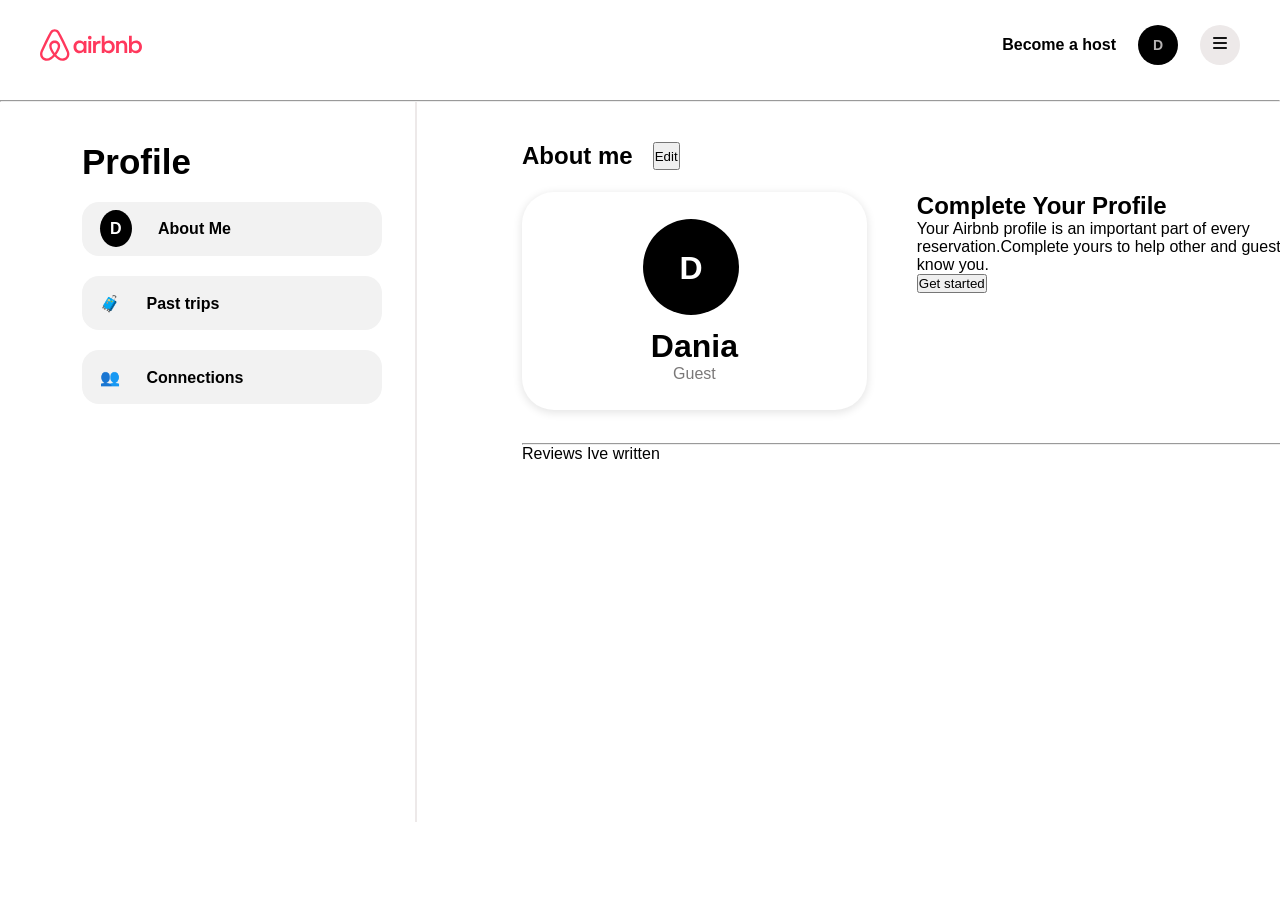
==== profile.html @ d2dc4376 "initial commit for profile" ====
<!doctype html>
<html lang="en">
	<head>
		<meta charset="UTF-8" />
		<meta name="viewport" content="width=device-width, initial-scale=1.0" />
		<title>profile Page</title>
        <link rel="stylesheet" href="https://cdnjs.cloudflare.com/ajax/libs/font-awesome/6.4.0/css/all.min.css">
        <link rel="stylesheet" href="styles/Pages/profile.css">
	</head>

	<body>
        <header>
            <nav>
                <div id="logo" class="l10sdlqs atm_9s_glywfm atm_9s_1ulexfb__1v156lz dir dir-ltr">
                    <svg width="102" height="32" viewBox="0 0 3490 1080" style="display: block">
                        <path
                            d="M1494.71 456.953C1458.28 412.178 1408.46 389.892 1349.68 389.892C1233.51 389.892 1146.18 481.906 1146.18 605.892C1146.18 729.877 1233.51 821.892 1349.68 821.892C1408.46 821.892 1458.28 799.605 1494.71 754.83L1500.95 810.195H1589.84V401.588H1500.95L1494.71 456.953ZM1369.18 736.895C1295.33 736.895 1242.08 683.41 1242.08 605.892C1242.08 528.373 1295.33 474.888 1369.18 474.888C1443.02 474.888 1495.49 529.153 1495.49 605.892C1495.49 682.63 1443.8 736.895 1369.18 736.895ZM1656.11 810.195H1750.46V401.588H1656.11V810.195ZM948.912 666.715C875.618 506.859 795.308 344.664 713.438 184.809C698.623 155.177 670.554 98.2527 645.603 67.8412C609.736 24.1733 556.715 0.779785 502.915 0.779785C449.115 0.779785 396.094 24.1733 360.227 67.8412C335.277 98.2527 307.207 155.177 292.392 184.809C210.522 344.664 130.212 506.859 56.9187 666.715C47.5621 687.769 24.9504 737.675 16.3736 760.289C6.2373 787.581 0.779297 817.213 0.779297 846.845C0.779297 975.509 101.362 1079.22 235.473 1079.22C346.193 1079.22 434.3 1008.26 502.915 934.18C571.53 1008.26 659.638 1079.22 770.357 1079.22C904.468 1079.22 1005.83 975.509 1005.83 846.845C1005.83 817.213 999.593 787.581 989.457 760.289C980.88 737.675 958.268 687.769 948.912 666.715ZM502.915 810.195C447.555 738.455 396.094 649.56 396.094 577.819C396.094 506.079 446.776 470.209 502.915 470.209C559.055 470.209 610.516 508.419 610.516 577.819C610.516 647.22 558.275 738.455 502.915 810.195ZM770.357 998.902C688.362 998.902 618.032 941.557 555.741 872.656C619.966 792.541 690.826 679.121 690.826 577.819C690.826 458.513 598.04 389.892 502.915 389.892C407.79 389.892 315.784 458.513 315.784 577.819C315.784 679.098 386.145 792.478 450.144 872.593C387.845 941.526 317.491 998.902 235.473 998.902C146.586 998.902 81.0898 931.061 81.0898 846.845C81.0898 826.57 84.2087 807.856 91.2261 788.361C98.2436 770.426 120.855 720.52 130.212 701.025C203.505 541.17 282.256 380.534 364.126 220.679C378.941 191.047 403.891 141.921 422.605 119.307C442.877 94.3538 470.947 81.0975 502.915 81.0975C534.883 81.0975 562.953 94.3538 583.226 119.307C601.939 141.921 626.89 191.047 641.704 220.679C723.574 380.534 802.325 541.17 875.618 701.025C884.975 720.52 907.587 770.426 914.604 788.361C921.622 807.856 925.52 826.57 925.52 846.845C925.52 931.061 859.244 998.902 770.357 998.902ZM3285.71 389.892C3226.91 389.892 3175.97 413.098 3139.91 456.953V226.917H3045.56V810.195H3134.45L3140.69 754.83C3177.12 799.605 3226.94 821.892 3285.71 821.892C3401.89 821.892 3489.22 729.877 3489.22 605.892C3489.22 481.906 3401.89 389.892 3285.71 389.892ZM3266.22 736.895C3191.6 736.895 3139.91 682.63 3139.91 605.892C3139.91 529.153 3191.6 474.888 3266.22 474.888C3340.85 474.888 3393.32 528.373 3393.32 605.892C3393.32 683.41 3340.07 736.895 3266.22 736.895ZM2827.24 389.892C2766.15 389.892 2723.56 418.182 2699.37 456.953L2693.13 401.588H2604.24V810.195H2698.59V573.921C2698.59 516.217 2741.47 474.888 2800.73 474.888C2856.87 474.888 2888.84 513.097 2888.84 578.599V810.195H2983.19V566.903C2983.19 457.733 2923.15 389.892 2827.24 389.892ZM1911.86 460.072L1905.62 401.588H1816.73V810.195H1911.08V604.332C1911.08 532.592 1954.74 486.585 2027.26 486.585C2042.85 486.585 2058.44 488.144 2070.92 492.043V401.588C2059.22 396.91 2044.41 395.35 2028.04 395.35C1978.58 395.35 1936.66 421.177 1911.86 460.072ZM2353.96 389.892C2295.15 389.892 2244.21 413.098 2208.15 456.953V226.917H2113.8V810.195H2202.69L2208.93 754.83C2245.36 799.605 2295.18 821.892 2353.96 821.892C2470.13 821.892 2557.46 729.877 2557.46 605.892C2557.46 481.906 2470.13 389.892 2353.96 389.892ZM2334.46 736.895C2259.84 736.895 2208.15 682.63 2208.15 605.892C2208.15 529.153 2259.84 474.888 2334.46 474.888C2409.09 474.888 2461.56 528.373 2461.56 605.892C2461.56 683.41 2408.31 736.895 2334.46 736.895ZM1703.28 226.917C1669.48 226.917 1642.08 254.326 1642.08 288.13C1642.08 321.934 1669.48 349.343 1703.28 349.343C1737.09 349.343 1764.49 321.934 1764.49 288.13C1764.49 254.326 1737.09 226.917 1703.28 226.917Z"
                            fill="currentcolor"
                        ></path>
                    </svg>
                </div>

                <div class="nav-links">
                 <h4>Become a host</h4>
                 <div class="name-log">
                    <span>D</span>
                 </div>

                 <div class="menu">
                    <i class="fa-solid fa-bars"></i>
                 </div>
                </div>
            </nav>
        </header>
        <hr>


        <main>
            <div class="container">
                <div class="side">
                    <h2>Profile</h2>
                    <div>
                        <span class="Name">D</span>
                        <span>About Me</span>
                    </div>
                     <div>
                        <span>🧳</span>
                        <span> Past trips</span>
                    </div>
                     <div>
                        <span>👥</span>
                        <span> Connections</span>
                    </div>
                </div>

                <div class="content">
                    <div class="top">
                       <h2>About me</h2>
                       <button type="submit"> Edit</button>
                    </div>
                    <div class="bottom">
                        <div class="l-div">
                            <div>D</div>
                            <h3>Dania</h3>
                            <p>Guest</p>
                        </div>
                         <div class="r-div">
                            <h2>Complete Your Profile</h2>
                            <p>Your Airbnb profile is an important part of every reservation.Complete yours to help other and guests get to know you.</p>
                            <button type="submit">Get started</button>
                         </div>
                    </div>
                    <hr>
                     <div class="review">
                        <i>

                        </i>
                        <span>Reviews Ive written</span>
                     </div>
                 
                </div>


            </div>
        </main>
		

	</body>
</html>
---- styles/Pages/profile.css ----
*{
    margin: 0;
    padding:0;
    box-sizing: border-box;
}
body{
    font-family: Arial, sans-serif;
}
:root{
    --primary-color:#FF385C;
    --secondary-color: #F2F2F2;
       
}
header{
    width: 100%;
    padding:15px 20px;
    height:100px;
    
}
nav{
    display:flex;
    justify-content: space-between;
      padding:0 20px;
      align-items: center;
}
nav #logo{
    color:var(--primary-color);
    padding-top: 10px;
}
.nav-links{
    display: flex;
    gap:22px;
 padding-top: 10px;
 align-items: center;
}
 
.nav-links h4:hover{
    width: 150px;
    height: 37px;
    border: none;
    background-color: rgb(241, 239, 239);
    border-radius: 20px;
    text-align: center;
    padding-top: 6px;
}
 .name-log{
    width:40px;
    height:40px;
    border-radius: 50%;
    background-color: black;
    color:rgb(182, 179, 179);
    text-align: center;
    padding: 12px  ;
    font-size: 14px;
    font-weight: bold;
 }
.menu{
    width:40px;
    height:40px;
    border-radius: 50%;
    background-color: rgb(237, 233, 233);
    color:rgb(20, 20, 20);
    text-align: center;
    padding: 10px 5px;

}

.container{
    max-width: 1200px;
    margin: 0 60px;
    padding: 40px  0;
    display: flex;
    gap: 40px;
    justify-content: space-around;
    position: relative;

}
.side{
     width: 550px;
     padding-left: 22px;
}
.side::after{
  content: " ";
    display: block;
    height:80vh;
    width:2px;
    background-color: rgb(237, 233, 233);
    position: absolute;
    left: 355px;
    top: 0;
}
.side h2{
    font-size: 35px;
    margin-bottom: 20px;
}

.side div{
    margin-bottom: 20px;
    background-color: var(--secondary-color);
    width: 300px;
    height: 54px;
    padding: 18px;
    border-radius: 17px;
   
}
.side div span{
    margin-right: 22px;
     font-size: 1rem;
    font-weight: bold;
}
.Name{
     width:45px;
     height:45px;
    border-radius: 50%;
    background-color: black;
    color:white;
    text-align: center;
    padding: 10px ;
    font-weight: bold;
}
.content .top{
    display: flex;
    gap: 20px;
    margin-bottom: 22px;
}
.content {
    padding-left:100px;
}
.content .bottom{
    display: flex;
    gap:50px;
    justify-content: space-between;
    margin-bottom: 33px;
}
.content .bottom .l-div{
    width: 640px;
    height: 218px;
    background-color: white;
    text-align: center;
    padding: 27px 0;
    /* box-shadow: 0 2px 5px rgba(0, 0, 0, 0.1); */
    box-shadow: 0px 2px 9px 1px rgba(0, 0, 0, 0.1);
    border-radius: 32px;
}
.content .bottom .l-div div{
    width: 96px;
    height: 96px;
    border-radius: 50%;
    background-color: black;
    color: white;
    text-align: center;
    padding: 31px;
    font-weight: bold;
    font-size: 32px;
  margin-left: 121px;
    
}
.content .bottom .l-div h3{
    margin-top: 13px;
    font-size: 32px;
}
.content .bottom .l-div p{
     color:#7a7878;
}
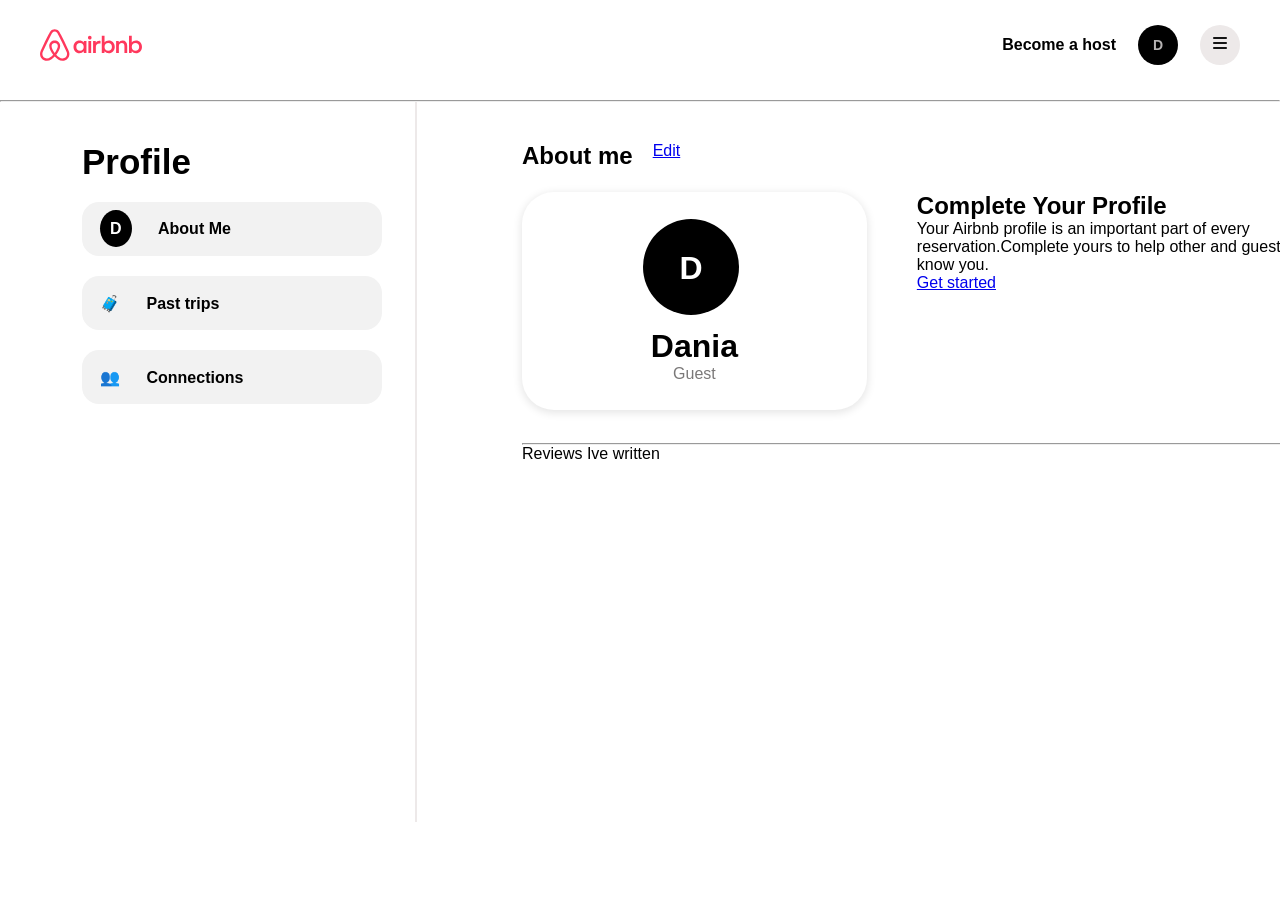
==== commit 76919135: "page2 responsive commit" ====
--- a/profile.html
+++ b/profile.html
@@ -6,6 +6,7 @@
 		<title>profile Page</title>
         <link rel="stylesheet" href="https://cdnjs.cloudflare.com/ajax/libs/font-awesome/6.4.0/css/all.min.css">
         <link rel="stylesheet" href="styles/Pages/profile.css">
+        
 	</head>
 
 	<body>
@@ -56,7 +57,7 @@
                 <div class="content">
                     <div class="top">
                        <h2>About me</h2>
-                       <button type="submit"> Edit</button>
+                       <a href="profile2.html">Edit</a>
                     </div>
                     <div class="bottom">
                         <div class="l-div">
@@ -67,7 +68,7 @@
                          <div class="r-div">
                             <h2>Complete Your Profile</h2>
                             <p>Your Airbnb profile is an important part of every reservation.Complete yours to help other and guests get to know you.</p>
-                            <button type="submit">Get started</button>
+                            <a href="profile2.html">Get started</a>
                          </div>
                     </div>
                     <hr>
--- a/styles/Pages/profile.css
+++ b/styles/Pages/profile.css
@@ -152,7 +152,7 @@
     padding: 31px;
     font-weight: bold;
     font-size: 32px;
-  margin-left: 121px;
+    margin-left: 121px;
     
 }
 .content .bottom .l-div h3{
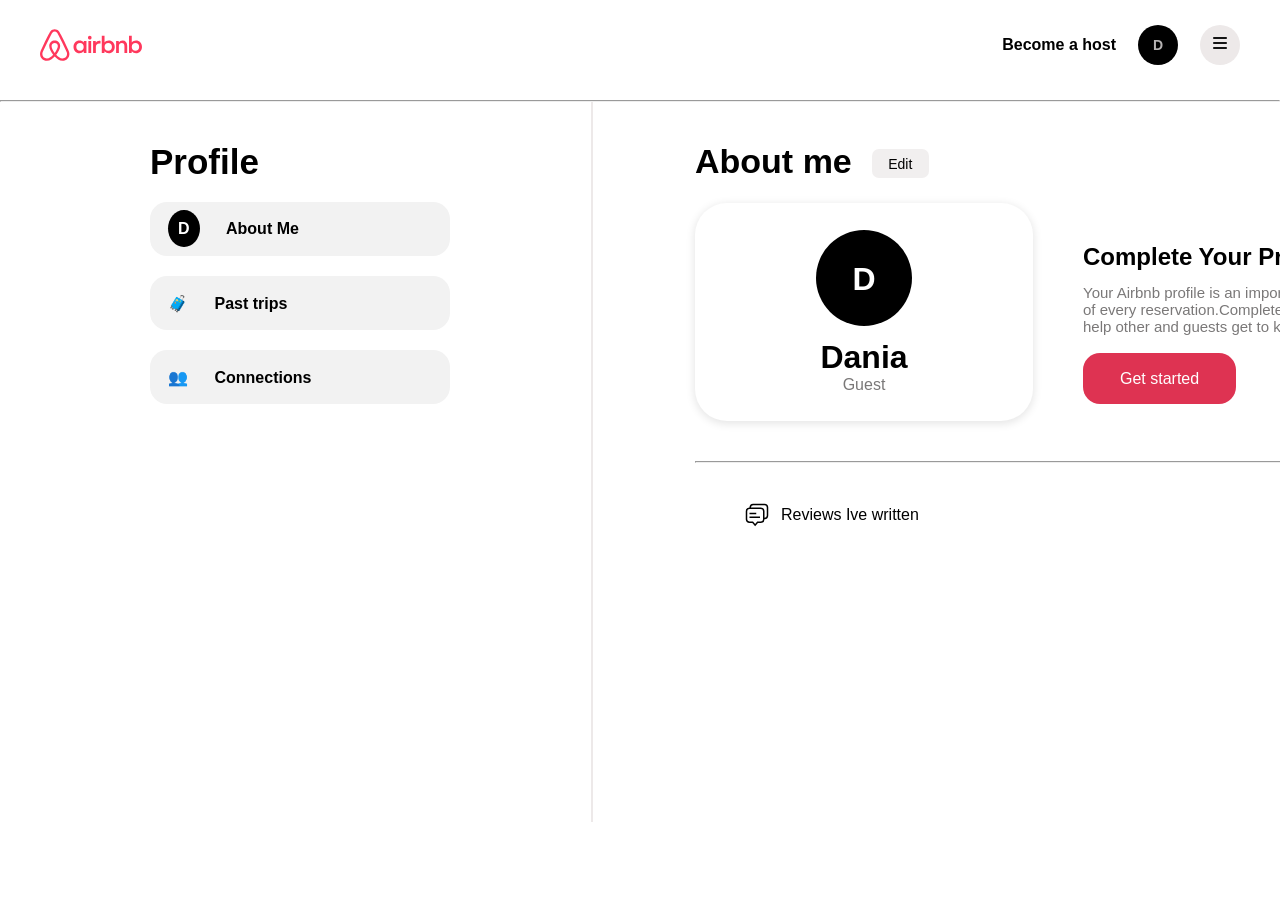
==== commit ef2e600b: "page1 responsive  commit" ====
--- a/profile.html
+++ b/profile.html
@@ -73,9 +73,7 @@
                     </div>
                     <hr>
                      <div class="review">
-                        <i>
-
-                        </i>
+                       <svg xmlns="http://www.w3.org/2000/svg" viewBox="0 0 32 32" aria-hidden="true" role="presentation" focusable="false" style="display: block; height: 24px; width: 24px; fill: currentcolor;"><path d="M26 1a5 5 0 0 1 5 4.78v10.9a5 5 0 0 1-4.78 5H26a5 5 0 0 1-4.78 5h-4l-3.72 4.36-3.72-4.36H6a5 5 0 0 1-4.98-4.56L1 21.9 1 21.68V11a5 5 0 0 1 4.78-5H6a5 5 0 0 1 4.78-5H26zm-5 7H6a3 3 0 0 0-3 2.82v10.86a3 3 0 0 0 2.82 3h4.88l2.8 3.28 2.8-3.28H21a3 3 0 0 0 3-2.82V11a3 3 0 0 0-3-3zm-1 10v2H6v-2h14zm6-15H11a3 3 0 0 0-3 2.82V6h13a5 5 0 0 1 5 4.78v8.9a3 3 0 0 0 3-2.82V6a3 3 0 0 0-2.82-3H26zM15 13v2H6v-2h9z"></path></svg>
                         <span>Reviews Ive written</span>
                      </div>
                  
--- a/styles/Pages/profile.css
+++ b/styles/Pages/profile.css
@@ -20,8 +20,8 @@
 nav{
     display:flex;
     justify-content: space-between;
-      padding:0 20px;
-      align-items: center;
+    padding:0 20px;
+    align-items: center;
 }
 nav #logo{
     color:var(--primary-color);
@@ -77,7 +77,7 @@
 }
 .side{
      width: 550px;
-     padding-left: 22px;
+     padding-left: 90px;
 }
 .side::after{
   content: " ";
@@ -86,7 +86,7 @@
     width:2px;
     background-color: rgb(237, 233, 233);
     position: absolute;
-    left: 355px;
+   left: 531px;
     top: 0;
 }
 .side h2{
@@ -123,9 +123,28 @@
     gap: 20px;
     margin-bottom: 22px;
 }
+
+.content .top h2{
+    font-size: 34px;
+}
+.content .top a{
+    width: 57px;
+    height: 29px;
+    border: none;
+    background-color: rgb(241, 239, 239);
+    border-radius: 7px;
+    color: black;
+    text-decoration: none;
+    text-align: center;
+    padding-top: 7px;
+    font-size: 14px;
+    margin-top: 7px;
+    
+}
 .content {
-    padding-left:100px;
-}
+      padding-left: 205px;
+}
+
 .content .bottom{
     display: flex;
     gap:50px;
@@ -133,7 +152,7 @@
     margin-bottom: 33px;
 }
 .content .bottom .l-div{
-    width: 640px;
+    width: 338px;;
     height: 218px;
     background-color: white;
     text-align: center;
@@ -161,4 +180,61 @@
 }
 .content .bottom .l-div p{
      color:#7a7878;
-}+}
+
+.content .bottom .r-div{
+   padding: 40px 0;
+   width: 260px;
+ 
+    
+}
+.content .bottom .r-div p{
+    padding:13px 0;
+     color:#7a7878;
+    font-size: 15px;
+    margin-bottom: 22px;
+}
+.content .bottom .r-div a{ 
+    border: none;
+    padding: 14px;
+    margin-top: 22px;
+    color: white; border: none;
+    background-color:#de3352;
+     padding: 17px 37px;
+    text-decoration: none;
+    border-radius: 17px;
+    
+}
+
+.review{
+    display: flex;
+    gap:12px;
+    margin-top: 40px;
+    align-items: center;
+    padding-left: 50px;
+}
+@media(max-width:790px){
+    .container{
+         display:flex;
+         flex-direction: column-reverse;
+         align-items: center;
+         align-content: center;
+}
+.side{
+    margin-left:50px;
+    /* display: flex;
+    flex-wrap: wrap; */
+}
+ 
+.content .bottom {
+     flex-direction: column;
+     margin-right:180px;
+}
+ /* .side div{
+
+  height:200px;
+  width:200px;
+  border-radius: none;
+  
+}*/
+} 
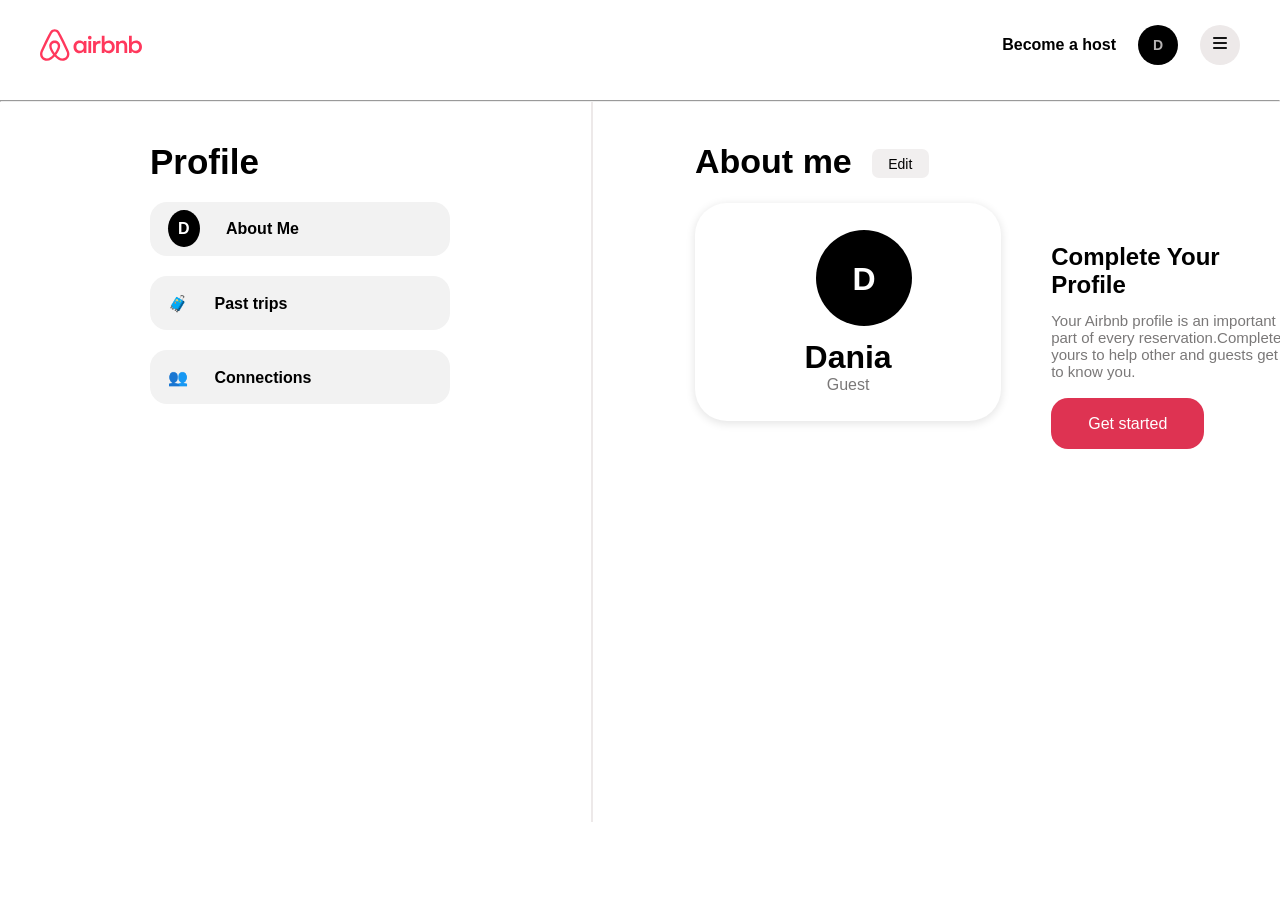
==== commit db173c3f: "Merge branch 'setting-page' into profile-page" ====
--- a/profile.html
+++ b/profile.html
@@ -57,7 +57,9 @@
                 <div class="content">
                     <div class="top">
                        <h2>About me</h2>
+
                        <a href="profile2.html">Edit</a>
+
                     </div>
                     <div class="bottom">
                         <div class="l-div">
@@ -68,12 +70,17 @@
                          <div class="r-div">
                             <h2>Complete Your Profile</h2>
                             <p>Your Airbnb profile is an important part of every reservation.Complete yours to help other and guests get to know you.</p>
-                            <a href="profile2.html">Get started</a>
+
+                            <a href="profile2.html">Get started</    
+
                          </div>
                     </div>
                     <hr>
                      <div class="review">
+
                        <svg xmlns="http://www.w3.org/2000/svg" viewBox="0 0 32 32" aria-hidden="true" role="presentation" focusable="false" style="display: block; height: 24px; width: 24px; fill: currentcolor;"><path d="M26 1a5 5 0 0 1 5 4.78v10.9a5 5 0 0 1-4.78 5H26a5 5 0 0 1-4.78 5h-4l-3.72 4.36-3.72-4.36H6a5 5 0 0 1-4.98-4.56L1 21.9 1 21.68V11a5 5 0 0 1 4.78-5H6a5 5 0 0 1 4.78-5H26zm-5 7H6a3 3 0 0 0-3 2.82v10.86a3 3 0 0 0 2.82 3h4.88l2.8 3.28 2.8-3.28H21a3 3 0 0 0 3-2.82V11a3 3 0 0 0-3-3zm-1 10v2H6v-2h14zm6-15H11a3 3 0 0 0-3 2.82V6h13a5 5 0 0 1 5 4.78v8.9a3 3 0 0 0 3-2.82V6a3 3 0 0 0-2.82-3H26zM15 13v2H6v-2h9z"></path></svg>
+
+                      
                         <span>Reviews Ive written</span>
                      </div>
                  
--- a/styles/Pages/profile.css
+++ b/styles/Pages/profile.css
@@ -237,4 +237,4 @@
   border-radius: none;
   
 }*/
-} +} 
